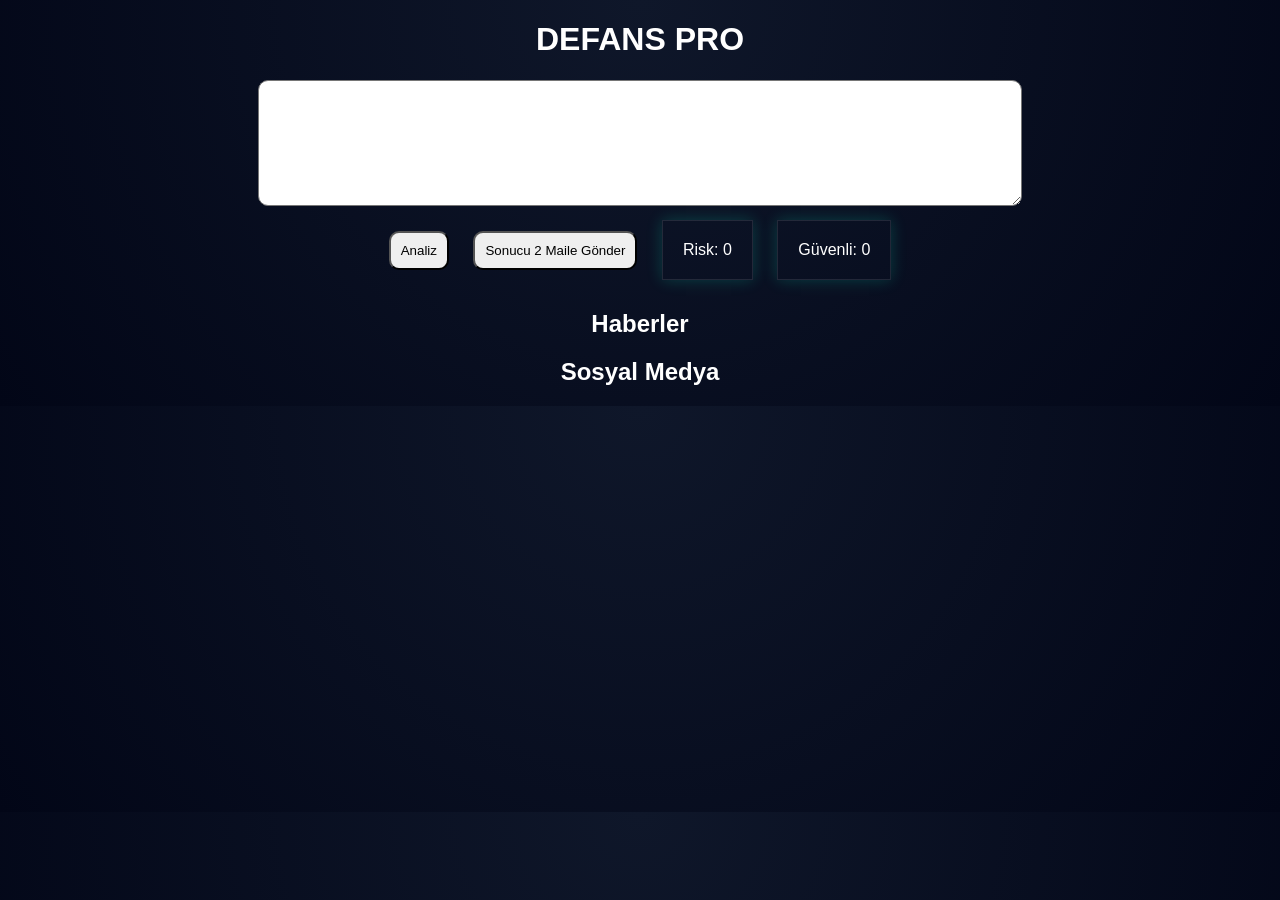
==== static/index.html @ b3430c8b "defans ai full system" ====
<!DOCTYPE html>
<html lang="tr">
<head>
<meta charset="UTF-8">
<title>DEFANS PRO</title>

<style>
body {
  font-family: Arial;
  background: radial-gradient(circle at top, #0f172a, #020617);
  color: white;
  text-align: center;
}

textarea {
  width: 60%;
  height: 120px;
  border-radius: 10px;
}

button {
  margin:10px;
  padding:10px;
  border-radius:10px;
}

.card {
  display:inline-block;
  margin:10px;
  padding:20px;
  border:1px solid rgba(255,255,255,0.1);
  box-shadow:0 0 15px rgba(0,255,200,0.2);
}
</style>

</head>

<body>

<h1>DEFANS PRO</h1>

<textarea id="text"></textarea><br>

<button onclick="analyze()">Analiz</button>
<button onclick="sendMail()">Sonucu 2 Maile Gönder</button>

<div class="card">
Risk: <span id="risk">0</span>
</div>

<div class="card">
Güvenli: <span id="safe">0</span>
</div>

<h2>Haberler</h2>
<div id="news"></div>

<h2>Sosyal Medya</h2>
<div id="social"></div>

<script>
async function analyze(){
  const text = document.getElementById("text").value;

  const res = await fetch("/api/analyze", {
    method:"POST",
    headers:{"Content-Type":"application/json"},
    body: JSON.stringify({text})
  });

  const data = await res.json();
  document.getElementById("risk").innerText = data.risk;
  document.getElementById("safe").innerText = data.safe;
}

async function sendMail(){
  const text = document.getElementById("text").value;

  const res = await fetch("/api/notify", {
    method:"POST",
    headers:{"Content-Type":"application/json"},
    body: JSON.stringify({text})
  });

  const data = await res.json();
  alert(data.status);
}

async function loadNews(){
  const res = await fetch("/api/news");
  const data = await res.json();

  const div = document.getElementById("news");
  div.innerHTML = "";

  data.forEach(n=>{
    div.innerHTML += `<div><a href="${n.url}" target="_blank">${n.title}</a></div>`;
  });
}

async function loadSocial(){
  const res = await fetch("/api/social");
  const data = await res.json();

  const div = document.getElementById("social");
  div.innerHTML = "";

  data.forEach(t=>{
    div.innerHTML += `<div>${t.text}</div>`;
  });
}

loadNews();
loadSocial();
</script>

</body>
</html>
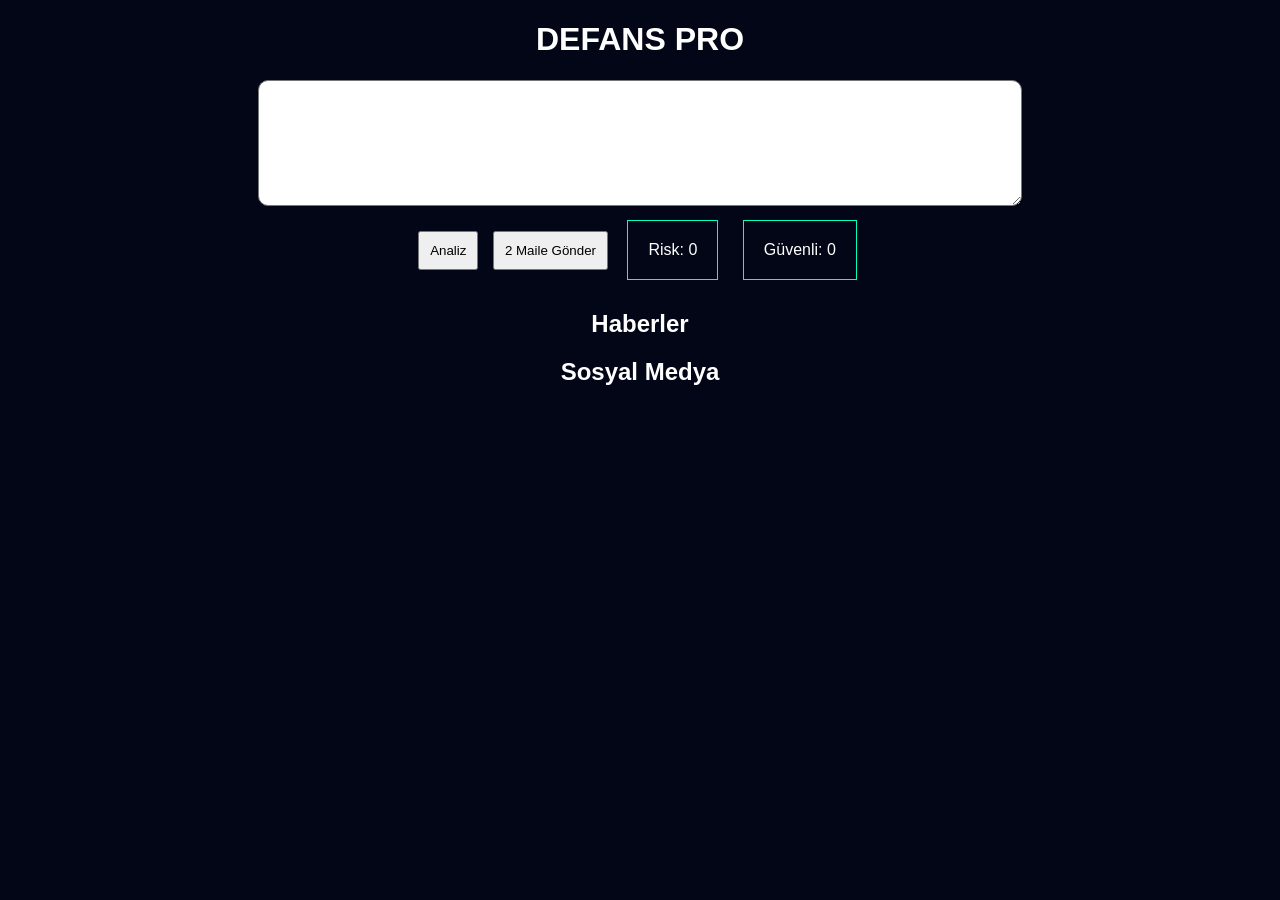
==== commit 959c72a6: "defans ai full system" ====
--- a/static/index.html
+++ b/static/index.html
@@ -1,15 +1,15 @@
 <!DOCTYPE html>
-<html lang="tr">
+<html>
 <head>
 <meta charset="UTF-8">
 <title>DEFANS PRO</title>
 
 <style>
 body {
-  font-family: Arial;
-  background: radial-gradient(circle at top, #0f172a, #020617);
+  background: #020617;
   color: white;
   text-align: center;
+  font-family: Arial;
 }
 
 textarea {
@@ -19,17 +19,15 @@
 }
 
 button {
-  margin:10px;
-  padding:10px;
-  border-radius:10px;
+  padding: 10px;
+  margin: 5px;
 }
 
 .card {
   display:inline-block;
+  padding:20px;
   margin:10px;
-  padding:20px;
-  border:1px solid rgba(255,255,255,0.1);
-  box-shadow:0 0 15px rgba(0,255,200,0.2);
+  border:1px solid #00ffc3;
 }
 </style>
 
@@ -42,15 +40,10 @@
 <textarea id="text"></textarea><br>
 
 <button onclick="analyze()">Analiz</button>
-<button onclick="sendMail()">Sonucu 2 Maile Gönder</button>
+<button onclick="sendMail()">2 Maile Gönder</button>
 
-<div class="card">
-Risk: <span id="risk">0</span>
-</div>
-
-<div class="card">
-Güvenli: <span id="safe">0</span>
-</div>
+<div class="card">Risk: <span id="risk">0</span></div>
+<div class="card">Güvenli: <span id="safe">0</span></div>
 
 <h2>Haberler</h2>
 <div id="news"></div>
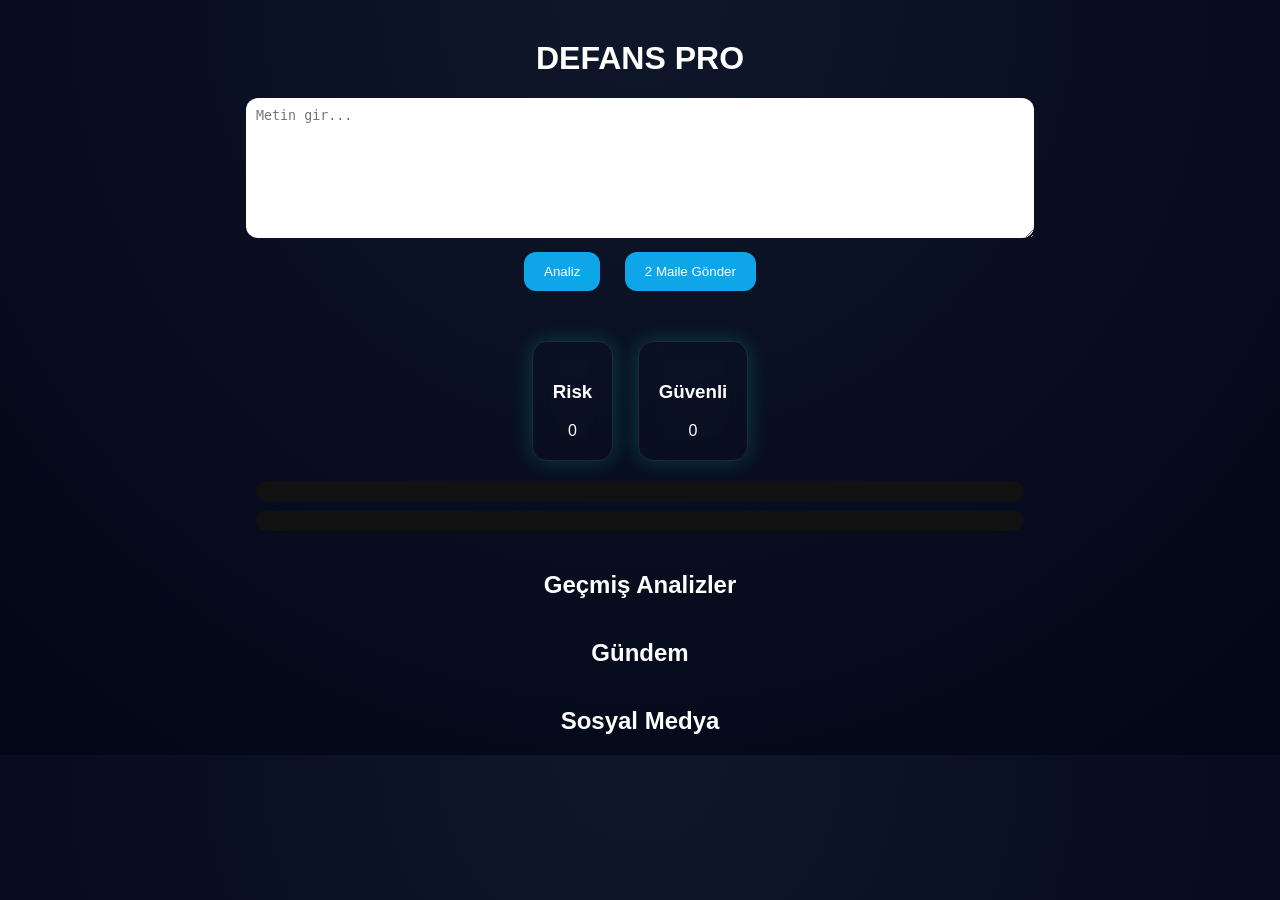
==== commit 02306b26: "defans ai full system" ====
--- a/static/index.html
+++ b/static/index.html
@@ -1,57 +1,138 @@
 <!DOCTYPE html>
-<html>
+<html lang="tr">
 <head>
 <meta charset="UTF-8">
 <title>DEFANS PRO</title>
 
 <style>
 body {
-  background: #020617;
-  color: white;
-  text-align: center;
+  margin:0;
   font-family: Arial;
+  background: radial-gradient(circle at top, #0f172a, #020617);
+  color:white;
+  text-align:center;
+}
+
+.container {
+  margin-top:40px;
 }
 
 textarea {
-  width: 60%;
-  height: 120px;
-  border-radius: 10px;
+  width:60%;
+  height:120px;
+  border-radius:12px;
+  padding:10px;
+  border:none;
 }
 
 button {
-  padding: 10px;
-  margin: 5px;
+  margin:10px;
+  padding:12px 20px;
+  border-radius:12px;
+  border:none;
+  background:#0ea5e9;
+  color:white;
+  cursor:pointer;
+}
+
+.cards {
+  margin-top:30px;
 }
 
 .card {
   display:inline-block;
   padding:20px;
   margin:10px;
-  border:1px solid #00ffc3;
+  border-radius:15px;
+  border:1px solid rgba(255,255,255,0.1);
+  backdrop-filter: blur(10px);
+  box-shadow:0 0 20px rgba(0,255,200,0.2);
+}
+
+.bar-container {
+  width:60%;
+  margin:10px auto;
+  background:#111;
+  border-radius:10px;
+}
+
+.bar {
+  height:20px;
+  width:0%;
+  border-radius:10px;
+  transition:0.5s;
+}
+
+.risk { background:red; }
+.safe { background:green; }
+
+.section {
+  margin-top:40px;
+}
+
+.list-item {
+  margin:5px;
+  padding:10px;
+  border:1px solid rgba(255,255,255,0.1);
+  border-radius:10px;
 }
 </style>
-
 </head>
 
 <body>
 
+<div class="container">
+
 <h1>DEFANS PRO</h1>
 
-<textarea id="text"></textarea><br>
+<textarea id="text" placeholder="Metin gir..."></textarea><br>
 
 <button onclick="analyze()">Analiz</button>
 <button onclick="sendMail()">2 Maile Gönder</button>
 
-<div class="card">Risk: <span id="risk">0</span></div>
-<div class="card">Güvenli: <span id="safe">0</span></div>
-
-<h2>Haberler</h2>
+<div class="cards">
+  <div class="card">
+    <h3>Risk</h3>
+    <span id="riskValue">0</span>
+  </div>
+
+  <div class="card">
+    <h3>Güvenli</h3>
+    <span id="safeValue">0</span>
+  </div>
+</div>
+
+<div class="bar-container">
+  <div id="riskBar" class="bar risk"></div>
+</div>
+
+<div class="bar-container">
+  <div id="safeBar" class="bar safe"></div>
+</div>
+
+</div>
+
+<!-- GEÇMİŞ -->
+<div class="section">
+<h2>Geçmiş Analizler</h2>
+<div id="history"></div>
+</div>
+
+<!-- HABER -->
+<div class="section">
+<h2>Gündem</h2>
 <div id="news"></div>
-
+</div>
+
+<!-- SOSYAL -->
+<div class="section">
 <h2>Sosyal Medya</h2>
 <div id="social"></div>
+</div>
 
 <script>
+
+// 🧠 ANALİZ
 async function analyze(){
   const text = document.getElementById("text").value;
 
@@ -62,10 +143,22 @@
   });
 
   const data = await res.json();
-  document.getElementById("risk").innerText = data.risk;
-  document.getElementById("safe").innerText = data.safe;
-}
-
+
+  document.getElementById("riskValue").innerText = data.risk;
+  document.getElementById("safeValue").innerText = data.safe;
+
+  document.getElementById("riskBar").style.width = data.risk + "%";
+  document.getElementById("safeBar").style.width = data.safe + "%";
+
+  // ⚠️ uyarı
+  if(data.risk > 70){
+    alert("⚠️ Bu içerik yüksek riskli olabilir!");
+  }
+
+  loadHistory();
+}
+
+// 📧 MAIL
 async function sendMail(){
   const text = document.getElementById("text").value;
 
@@ -79,6 +172,20 @@
   alert(data.status);
 }
 
+// 📜 GEÇMİŞ
+async function loadHistory(){
+  const res = await fetch("/api/history");
+  const data = await res.json();
+
+  const div = document.getElementById("history");
+  div.innerHTML = "";
+
+  data.forEach(h=>{
+    div.innerHTML += `<div class="list-item">${h.text} → Risk: ${h.risk}</div>`;
+  });
+}
+
+// 📰 HABER
 async function loadNews(){
   const res = await fetch("/api/news");
   const data = await res.json();
@@ -87,10 +194,13 @@
   div.innerHTML = "";
 
   data.forEach(n=>{
-    div.innerHTML += `<div><a href="${n.url}" target="_blank">${n.title}</a></div>`;
-  });
-}
-
+    div.innerHTML += `<div class="list-item">
+      <a href="${n.url}" target="_blank">${n.title}</a>
+    </div>`;
+  });
+}
+
+// 🐦 SOSYAL
 async function loadSocial(){
   const res = await fetch("/api/social");
   const data = await res.json();
@@ -99,12 +209,15 @@
   div.innerHTML = "";
 
   data.forEach(t=>{
-    div.innerHTML += `<div>${t.text}</div>`;
-  });
-}
-
+    div.innerHTML += `<div class="list-item">${t}</div>`;
+  });
+}
+
+// 🚀 LOAD
+loadHistory();
 loadNews();
 loadSocial();
+
 </script>
 
 </body>
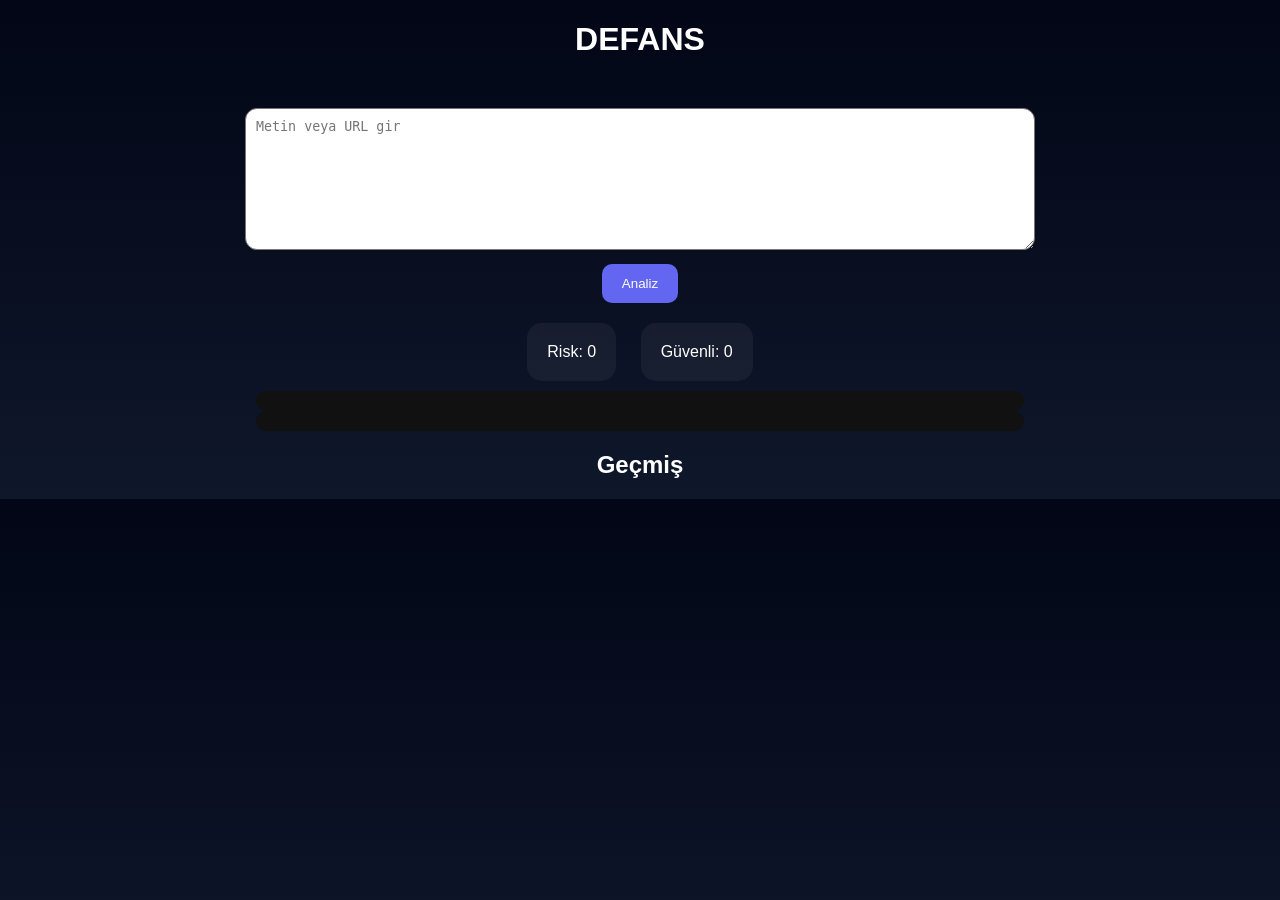
==== commit 5bcf43c6: "defans ai full system" ====
--- a/static/index.html
+++ b/static/index.html
@@ -5,219 +5,124 @@
 <title>DEFANS PRO</title>
 
 <style>
-body {
+body{
   margin:0;
-  font-family: Arial;
-  background: radial-gradient(circle at top, #0f172a, #020617);
+  font-family:Arial;
+  background:linear-gradient(#020617,#0f172a);
   color:white;
   text-align:center;
 }
 
-.container {
-  margin-top:40px;
+.box{
+  margin-top:50px;
 }
 
-textarea {
+textarea{
   width:60%;
   height:120px;
   border-radius:12px;
   padding:10px;
-  border:none;
 }
 
-button {
+button{
+  padding:12px 20px;
+  border:none;
+  border-radius:10px;
+  background:#6366f1;
+  color:white;
   margin:10px;
-  padding:12px 20px;
-  border-radius:12px;
-  border:none;
-  background:#0ea5e9;
-  color:white;
-  cursor:pointer;
 }
 
-.cards {
-  margin-top:30px;
-}
-
-.card {
+.card{
   display:inline-block;
   padding:20px;
   margin:10px;
   border-radius:15px;
-  border:1px solid rgba(255,255,255,0.1);
-  backdrop-filter: blur(10px);
-  box-shadow:0 0 20px rgba(0,255,200,0.2);
+  background:rgba(255,255,255,0.05);
 }
 
-.bar-container {
+.bar{
   width:60%;
-  margin:10px auto;
+  margin:auto;
   background:#111;
   border-radius:10px;
 }
 
-.bar {
+.fill{
   height:20px;
   width:0%;
   border-radius:10px;
-  transition:0.5s;
 }
 
-.risk { background:red; }
-.safe { background:green; }
-
-.section {
-  margin-top:40px;
-}
-
-.list-item {
-  margin:5px;
-  padding:10px;
-  border:1px solid rgba(255,255,255,0.1);
-  border-radius:10px;
-}
+.risk{background:red;}
+.safe{background:green;}
 </style>
 </head>
 
 <body>
 
-<div class="container">
+<h1>DEFANS</h1>
 
-<h1>DEFANS PRO</h1>
+<div class="box">
+<textarea id="text" placeholder="Metin veya URL gir"></textarea><br>
+<button onclick="analyze()">Analiz</button>
 
-<textarea id="text" placeholder="Metin gir..."></textarea><br>
-
-<button onclick="analyze()">Analiz</button>
-<button onclick="sendMail()">2 Maile Gönder</button>
-
-<div class="cards">
-  <div class="card">
-    <h3>Risk</h3>
-    <span id="riskValue">0</span>
-  </div>
-
-  <div class="card">
-    <h3>Güvenli</h3>
-    <span id="safeValue">0</span>
-  </div>
+<div>
+  <div class="card">Risk: <span id="risk">0</span></div>
+  <div class="card">Güvenli: <span id="safe">0</span></div>
 </div>
 
-<div class="bar-container">
-  <div id="riskBar" class="bar risk"></div>
-</div>
-
-<div class="bar-container">
-  <div id="safeBar" class="bar safe"></div>
-</div>
+<div class="bar"><div id="riskBar" class="fill risk"></div></div>
+<div class="bar"><div id="safeBar" class="fill safe"></div></div>
 
 </div>
 
-<!-- GEÇMİŞ -->
-<div class="section">
-<h2>Geçmiş Analizler</h2>
+<h2>Geçmiş</h2>
 <div id="history"></div>
-</div>
-
-<!-- HABER -->
-<div class="section">
-<h2>Gündem</h2>
-<div id="news"></div>
-</div>
-
-<!-- SOSYAL -->
-<div class="section">
-<h2>Sosyal Medya</h2>
-<div id="social"></div>
-</div>
 
 <script>
-
-// 🧠 ANALİZ
 async function analyze(){
   const text = document.getElementById("text").value;
 
-  const res = await fetch("/api/analyze", {
+  const res = await fetch("/api/analyze",{
     method:"POST",
     headers:{"Content-Type":"application/json"},
-    body: JSON.stringify({text})
+    body:JSON.stringify({text})
   });
 
   const data = await res.json();
 
-  document.getElementById("riskValue").innerText = data.risk;
-  document.getElementById("safeValue").innerText = data.safe;
-
-  document.getElementById("riskBar").style.width = data.risk + "%";
-  document.getElementById("safeBar").style.width = data.safe + "%";
-
-  // ⚠️ uyarı
-  if(data.risk > 70){
-    alert("⚠️ Bu içerik yüksek riskli olabilir!");
+  if(data.error){
+    alert(data.error);
+    return;
   }
 
+  document.getElementById("risk").innerText=data.risk;
+  document.getElementById("safe").innerText=data.safe;
+
+  document.getElementById("riskBar").style.width=data.risk+"%";
+  document.getElementById("safeBar").style.width=data.safe+"%";
+
   loadHistory();
+
+  if(data.risk>70){
+    alert("⚠️ Riskli içerik!");
+  }
 }
 
-// 📧 MAIL
-async function sendMail(){
-  const text = document.getElementById("text").value;
-
-  const res = await fetch("/api/notify", {
-    method:"POST",
-    headers:{"Content-Type":"application/json"},
-    body: JSON.stringify({text})
-  });
-
-  const data = await res.json();
-  alert(data.status);
-}
-
-// 📜 GEÇMİŞ
 async function loadHistory(){
   const res = await fetch("/api/history");
   const data = await res.json();
 
-  const div = document.getElementById("history");
-  div.innerHTML = "";
+  let html="";
+  data.forEach(x=>{
+    html+=`<div>${x.text} → ${x.risk}</div>`;
+  });
 
-  data.forEach(h=>{
-    div.innerHTML += `<div class="list-item">${h.text} → Risk: ${h.risk}</div>`;
-  });
+  document.getElementById("history").innerHTML=html;
 }
 
-// 📰 HABER
-async function loadNews(){
-  const res = await fetch("/api/news");
-  const data = await res.json();
-
-  const div = document.getElementById("news");
-  div.innerHTML = "";
-
-  data.forEach(n=>{
-    div.innerHTML += `<div class="list-item">
-      <a href="${n.url}" target="_blank">${n.title}</a>
-    </div>`;
-  });
-}
-
-// 🐦 SOSYAL
-async function loadSocial(){
-  const res = await fetch("/api/social");
-  const data = await res.json();
-
-  const div = document.getElementById("social");
-  div.innerHTML = "";
-
-  data.forEach(t=>{
-    div.innerHTML += `<div class="list-item">${t}</div>`;
-  });
-}
-
-// 🚀 LOAD
 loadHistory();
-loadNews();
-loadSocial();
-
 </script>
 
 </body>
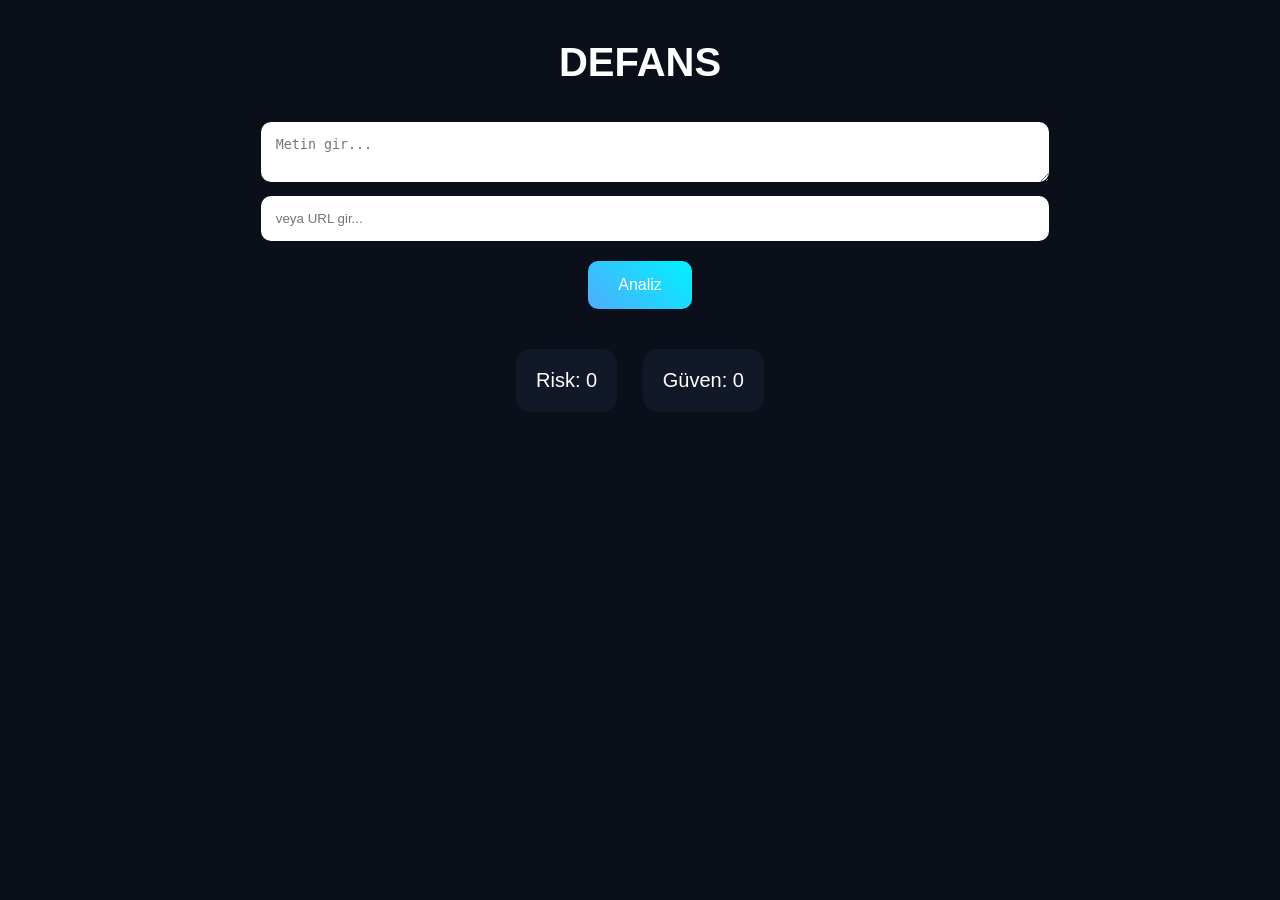
==== commit b87fe224: "defans ai full system" ====
--- a/static/index.html
+++ b/static/index.html
@@ -3,126 +3,90 @@
 <head>
 <meta charset="UTF-8">
 <title>DEFANS PRO</title>
-
 <style>
-body{
-  margin:0;
-  font-family:Arial;
-  background:linear-gradient(#020617,#0f172a);
-  color:white;
-  text-align:center;
+body {
+    background:#0b0f1a;
+    color:white;
+    font-family:sans-serif;
+    text-align:center;
 }
 
-.box{
-  margin-top:50px;
+h1 {
+    font-size:40px;
+    margin-top:40px;
 }
 
-textarea{
-  width:60%;
-  height:120px;
-  border-radius:12px;
-  padding:10px;
+.box {
+    margin:20px auto;
+    width:60%;
 }
 
-button{
-  padding:12px 20px;
-  border:none;
-  border-radius:10px;
-  background:#6366f1;
-  color:white;
-  margin:10px;
+textarea, input {
+    width:100%;
+    padding:15px;
+    border-radius:10px;
+    border:none;
+    margin-top:10px;
 }
 
-.card{
-  display:inline-block;
-  padding:20px;
-  margin:10px;
-  border-radius:15px;
-  background:rgba(255,255,255,0.05);
+button {
+    margin-top:20px;
+    padding:15px 30px;
+    border:none;
+    border-radius:10px;
+    background:linear-gradient(45deg,#4facfe,#00f2fe);
+    color:white;
+    font-size:16px;
+    cursor:pointer;
 }
 
-.bar{
-  width:60%;
-  margin:auto;
-  background:#111;
-  border-radius:10px;
+.result {
+    margin-top:30px;
+    font-size:20px;
 }
 
-.fill{
-  height:20px;
-  width:0%;
-  border-radius:10px;
+.card {
+    display:inline-block;
+    padding:20px;
+    margin:10px;
+    border-radius:15px;
+    background:#111827;
 }
-
-.risk{background:red;}
-.safe{background:green;}
 </style>
 </head>
-
 <body>
 
 <h1>DEFANS</h1>
 
 <div class="box">
-<textarea id="text" placeholder="Metin veya URL gir"></textarea><br>
-<button onclick="analyze()">Analiz</button>
-
-<div>
-  <div class="card">Risk: <span id="risk">0</span></div>
-  <div class="card">Güvenli: <span id="safe">0</span></div>
+    <textarea id="text" placeholder="Metin gir..."></textarea>
+    <input id="url" placeholder="veya URL gir...">
+    <button onclick="analiz()">Analiz</button>
 </div>
 
-<div class="bar"><div id="riskBar" class="fill risk"></div></div>
-<div class="bar"><div id="safeBar" class="fill safe"></div></div>
-
+<div class="result">
+    <div class="card">Risk: <span id="risk">0</span></div>
+    <div class="card">Güven: <span id="guven">0</span></div>
+    <div id="yorum"></div>
 </div>
 
-<h2>Geçmiş</h2>
-<div id="history"></div>
+<script>
+async function analiz() {
+    let text = document.getElementById("text").value;
+    let url = document.getElementById("url").value;
 
-<script>
-async function analyze(){
-  const text = document.getElementById("text").value;
+    let res = await fetch("/api/analyze", {
+        method: "POST",
+        headers: {"Content-Type":"application/json"},
+        body: JSON.stringify({text, url})
+    });
 
-  const res = await fetch("/api/analyze",{
-    method:"POST",
-    headers:{"Content-Type":"application/json"},
-    body:JSON.stringify({text})
-  });
+    let data = await res.json();
 
-  const data = await res.json();
-
-  if(data.error){
-    alert(data.error);
-    return;
-  }
-
-  document.getElementById("risk").innerText=data.risk;
-  document.getElementById("safe").innerText=data.safe;
-
-  document.getElementById("riskBar").style.width=data.risk+"%";
-  document.getElementById("safeBar").style.width=data.safe+"%";
-
-  loadHistory();
-
-  if(data.risk>70){
-    alert("⚠️ Riskli içerik!");
-  }
+    document.getElementById("risk").innerText = data.risk || 0;
+    document.getElementById("guven").innerText = data.guven || 0;
+    document.getElementById("yorum").innerText = data.yorum || "";
 }
-
-async function loadHistory(){
-  const res = await fetch("/api/history");
-  const data = await res.json();
-
-  let html="";
-  data.forEach(x=>{
-    html+=`<div>${x.text} → ${x.risk}</div>`;
-  });
-
-  document.getElementById("history").innerHTML=html;
-}
-
-loadHistory();
 </script>
 
 </body>
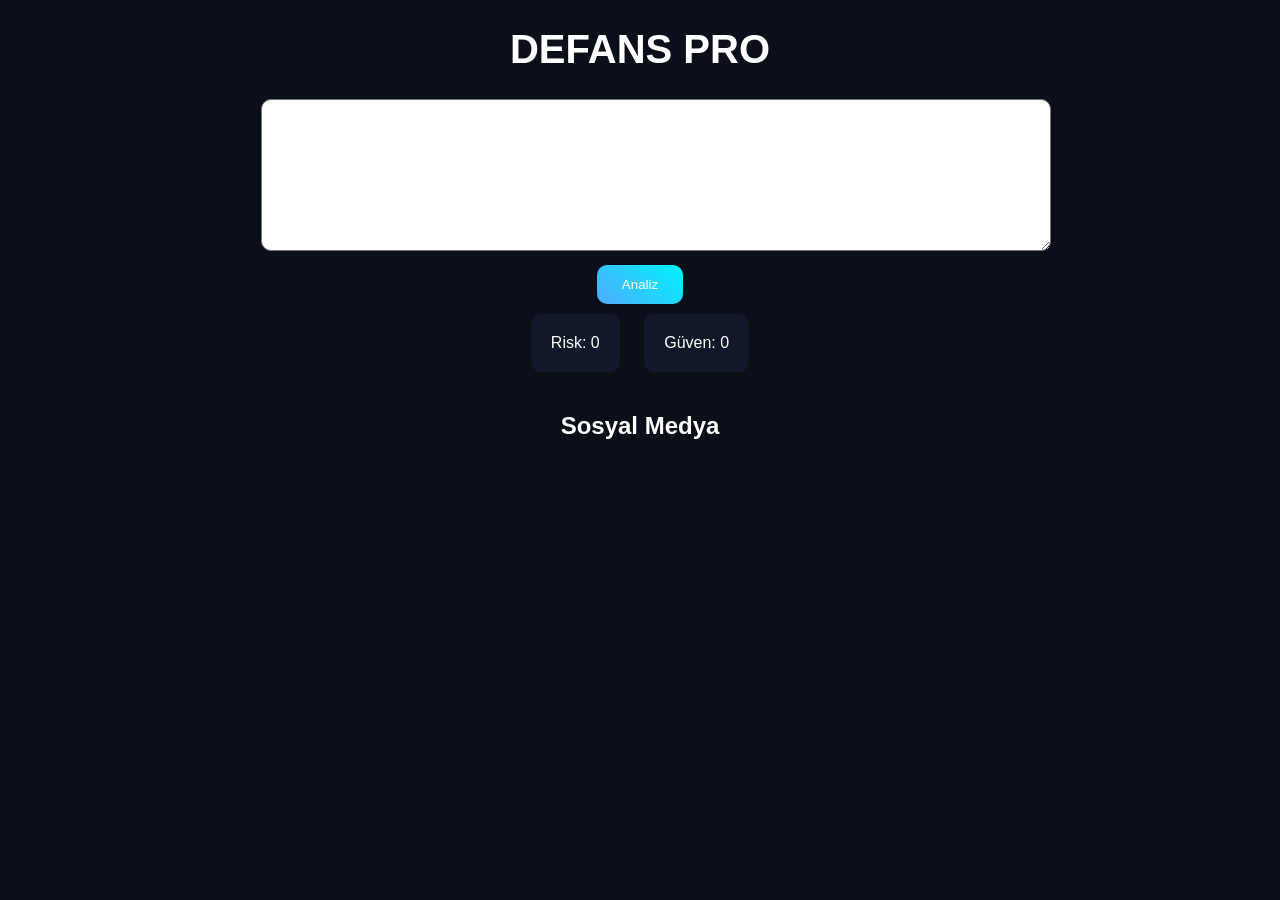
==== commit d42fadd8: "defans ai full system" ====
--- a/static/index.html
+++ b/static/index.html
@@ -1,5 +1,5 @@
 <!DOCTYPE html>
-<html lang="tr">
+<html>
 <head>
 <meta charset="UTF-8">
 <title>DEFANS PRO</title>
@@ -13,80 +13,91 @@
 
 h1 {
     font-size:40px;
-    margin-top:40px;
 }
 
 .box {
-    margin:20px auto;
     width:60%;
+    margin:auto;
 }
 
-textarea, input {
+textarea {
     width:100%;
+    height:120px;
+    border-radius:10px;
     padding:15px;
-    border-radius:10px;
-    border:none;
-    margin-top:10px;
 }
 
 button {
-    margin-top:20px;
-    padding:15px 30px;
+    margin-top:10px;
+    padding:12px 25px;
     border:none;
     border-radius:10px;
     background:linear-gradient(45deg,#4facfe,#00f2fe);
     color:white;
-    font-size:16px;
-    cursor:pointer;
-}
-
-.result {
-    margin-top:30px;
-    font-size:20px;
 }
 
 .card {
     display:inline-block;
     padding:20px;
+    background:#111827;
     margin:10px;
-    border-radius:15px;
-    background:#111827;
+    border-radius:10px;
+}
+
+.social {
+    margin-top:30px;
 }
 </style>
 </head>
 <body>
 
-<h1>DEFANS</h1>
+<h1>DEFANS PRO</h1>
 
 <div class="box">
-    <textarea id="text" placeholder="Metin gir..."></textarea>
-    <input id="url" placeholder="veya URL gir...">
-    <button onclick="analiz()">Analiz</button>
+<textarea id="text"></textarea>
+<br>
+<button onclick="analiz()">Analiz</button>
 </div>
 
-<div class="result">
-    <div class="card">Risk: <span id="risk">0</span></div>
-    <div class="card">Güven: <span id="guven">0</span></div>
-    <div id="yorum"></div>
+<div>
+<div class="card">Risk: <span id="risk">0</span></div>
+<div class="card">Güven: <span id="guven">0</span></div>
+</div>
+
+<div class="social">
+<h2>Sosyal Medya</h2>
+<div id="social"></div>
 </div>
 
 <script>
-async function analiz() {
+async function analiz(){
     let text = document.getElementById("text").value;
-    let url = document.getElementById("url").value;
 
-    let res = await fetch("/api/analyze", {
-        method: "POST",
-        headers: {"Content-Type":"application/json"},
-        body: JSON.stringify({text, url})
+    let res = await fetch("/api/analyze",{
+        method:"POST",
+        headers:{"Content-Type":"application/json"},
+        body:JSON.stringify({text})
     });
 
     let data = await res.json();
 
-    document.getElementById("risk").innerText = data.risk || 0;
-    document.getElementById("guven").innerText = data.guven || 0;
-    document.getElementById("yorum").innerText = data.yorum || "";
+    document.getElementById("risk").innerText = data.risk;
+    document.getElementById("guven").innerText = data.guven;
 }
+
+async function loadSocial(){
+    let res = await fetch("/api/social");
+    let data = await res.json();
+
+    let html = "";
+    data.forEach(item=>{
+        html += `<div class="card">${item.text}<br>Risk: ${item.risk}</div>`;
+    });
+
+    document.getElementById("social").innerHTML = html;
+}
+
+loadSocial();
 </script>
 
 </body>
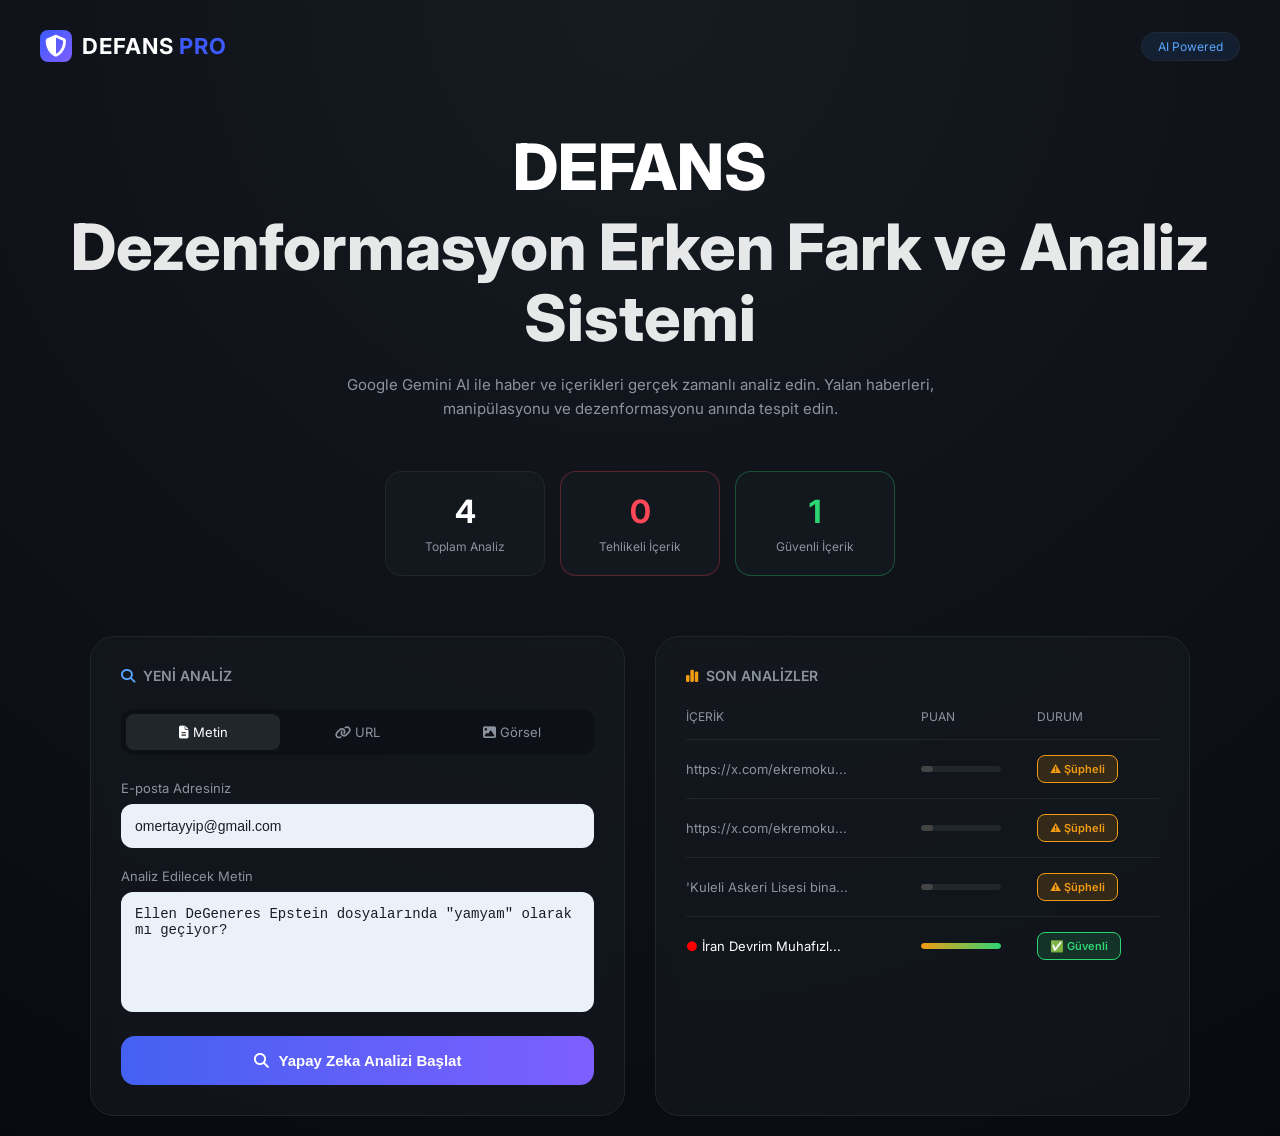
==== commit b6e08cf2: "defans ai full system" ====
--- a/static/index.html
+++ b/static/index.html
@@ -1,104 +1,337 @@
 <!DOCTYPE html>
-<html>
+<html lang="tr">
 <head>
-<meta charset="UTF-8">
-<title>DEFANS PRO</title>
-<style>
-body {
-    background:#0b0f1a;
-    color:white;
-    font-family:sans-serif;
-    text-align:center;
-}
-
-h1 {
-    font-size:40px;
-}
-
-.box {
-    width:60%;
-    margin:auto;
-}
-
-textarea {
-    width:100%;
-    height:120px;
-    border-radius:10px;
-    padding:15px;
-}
-
-button {
-    margin-top:10px;
-    padding:12px 25px;
-    border:none;
-    border-radius:10px;
-    background:linear-gradient(45deg,#4facfe,#00f2fe);
-    color:white;
-}
-
-.card {
-    display:inline-block;
-    padding:20px;
-    background:#111827;
-    margin:10px;
-    border-radius:10px;
-}
-
-.social {
-    margin-top:30px;
-}
-</style>
+    <meta charset="UTF-8">
+    <meta name="viewport" content="width=device-width, initial-scale=1.0">
+    <title>DEFANS PRO | Dezenformasyon Analiz Sistemi</title>
+    <!-- Google Fonts ve FontAwesome Ikonları -->
+    <link href="https://fonts.googleapis.com/css2?family=Inter:wght@300;400;600;700&display=swap" rel="stylesheet">
+    <link rel="stylesheet" href="https://cdnjs.cloudflare.com/ajax/libs/font-awesome/6.4.0/css/all.min.css">
+    
+    <style>
+        :root {
+            --bg-dark: #080a0f;
+            --card-bg: rgba(22, 27, 34, 0.6);
+            --border-color: #21262d;
+            --accent-purple: #7d5fff;
+            --accent-blue: #3d5afe;
+            --text-gray: #8b949e;
+            --danger: #ff4757;
+            --warning: #f39c12;
+            --success: #2ed573;
+        }
+
+        * {
+            box-sizing: border-box;
+            margin: 0;
+            padding: 0;
+        }
+
+        body {
+            background-color: var(--bg-dark);
+            background-image: radial-gradient(circle at top, #161b22 0%, #080a0f 100%);
+            color: #ffffff;
+            font-family: 'Inter', sans-serif;
+            min-height: 100vh;
+            padding: 20px;
+        }
+
+        /* Header / Navbar */
+        header {
+            max-width: 1200px;
+            margin: 0 auto 60px;
+            display: flex;
+            justify-content: space-between;
+            align-items: center;
+            padding: 10px 0;
+        }
+
+        .logo {
+            display: flex;
+            align-items: center;
+            gap: 10px;
+            font-size: 22px;
+            font-weight: 700;
+            letter-spacing: 1px;
+        }
+
+        .logo-box {
+            background: linear-gradient(135deg, var(--accent-blue), var(--accent-purple));
+            width: 32px;
+            height: 32px;
+            border-radius: 8px;
+            display: flex;
+            align-items: center;
+            justify-content: center;
+        }
+
+        .ai-badge {
+            font-size: 12px;
+            border: 1px solid #1f2937;
+            padding: 6px 16px;
+            border-radius: 20px;
+            color: #58a6ff;
+            background: rgba(56, 139, 253, 0.1);
+        }
+
+        /* Hero Section */
+        .hero {
+            text-align: center;
+            margin-bottom: 50px;
+        }
+
+        .hero h1 {
+            font-size: 64px;
+            font-weight: 800;
+            margin-bottom: 10px;
+            line-height: 1.1;
+        }
+
+        .hero p {
+            color: var(--text-gray);
+            max-width: 600px;
+            margin: 20px auto;
+            line-height: 1.6;
+            font-size: 15px;
+        }
+
+        /* Stats Row */
+        .stats-row {
+            display: flex;
+            justify-content: center;
+            gap: 15px;
+            margin-bottom: 60px;
+        }
+
+        .stat-box {
+            background: var(--card-bg);
+            border: 1px solid var(--border-color);
+            padding: 20px;
+            border-radius: 16px;
+            min-width: 160px;
+            text-align: center;
+        }
+
+        .stat-box h2 { font-size: 32px; margin-bottom: 4px; }
+        .stat-box span { font-size: 12px; color: var(--text-gray); }
+
+        /* Main Content Grid */
+        .grid-container {
+            display: grid;
+            grid-template-columns: 1fr 1fr;
+            gap: 30px;
+            max-width: 1100px;
+            margin: 0 auto;
+        }
+
+        .card {
+            background: var(--card-bg);
+            border: 1px solid var(--border-color);
+            border-radius: 24px;
+            padding: 30px;
+            backdrop-filter: blur(10px);
+        }
+
+        .card-title {
+            font-size: 14px;
+            font-weight: 600;
+            color: var(--text-gray);
+            margin-bottom: 25px;
+            display: flex;
+            align-items: center;
+            gap: 8px;
+        }
+
+        /* Tabs */
+        .tabs {
+            background: #0d1117;
+            padding: 5px;
+            border-radius: 12px;
+            display: flex;
+            margin-bottom: 25px;
+        }
+
+        .tab {
+            flex: 1;
+            padding: 10px;
+            text-align: center;
+            font-size: 13px;
+            cursor: pointer;
+            border-radius: 8px;
+            color: var(--text-gray);
+        }
+
+        .tab.active {
+            background: #21262d;
+            color: #fff;
+        }
+
+        /* Form */
+        .form-group { margin-bottom: 20px; }
+        label { display: block; font-size: 13px; color: var(--text-gray); margin-bottom: 8px; }
+        
+        input, textarea {
+            width: 100%;
+            background: #ebf1f9; /* Görseldeki açık renk input */
+            border: none;
+            border-radius: 12px;
+            padding: 14px;
+            font-size: 14px;
+            color: #1a1d23;
+            outline: none;
+        }
+
+        textarea { height: 120px; resize: none; }
+
+        .btn-main {
+            width: 100%;
+            padding: 16px;
+            border: none;
+            border-radius: 14px;
+            background: linear-gradient(90deg, #4461f2, #7d5fff);
+            color: white;
+            font-weight: 600;
+            cursor: pointer;
+            display: flex;
+            align-items: center;
+            justify-content: center;
+            gap: 10px;
+            font-size: 15px;
+            transition: transform 0.2s;
+        }
+
+        .btn-main:hover { transform: translateY(-2px); opacity: 0.9; }
+
+        /* Table Styles */
+        table { width: 100%; border-collapse: collapse; }
+        th { text-align: left; font-size: 12px; color: var(--text-gray); padding-bottom: 15px; font-weight: 400; }
+        td { padding: 15px 0; border-top: 1px solid var(--border-color); font-size: 13px; }
+
+        .progress-container {
+            width: 80px;
+            height: 6px;
+            background: #21262d;
+            border-radius: 10px;
+            overflow: hidden;
+        }
+
+        .progress-bar { height: 100%; border-radius: 10px; }
+
+        .status-pill {
+            padding: 6px 12px;
+            border-radius: 8px;
+            font-size: 11px;
+            font-weight: 600;
+            display: inline-flex;
+            align-items: center;
+            gap: 5px;
+        }
+
+        .pill-warning { background: rgba(243, 156, 18, 0.15); color: var(--warning); border: 1px solid var(--warning); }
+        .pill-success { background: rgba(46, 213, 115, 0.15); color: var(--success); border: 1px solid var(--success); }
+
+        /* Mobile Responsive */
+        @media (max-width: 768px) {
+            .grid-container { grid-template-columns: 1fr; }
+            .hero h1 { font-size: 32px; }
+            .stats-row { flex-wrap: wrap; }
+        }
+    </style>
 </head>
 <body>
 
-<h1>DEFANS PRO</h1>
-
-<div class="box">
-<textarea id="text"></textarea>
-<br>
-<button onclick="analiz()">Analiz</button>
-</div>
-
-<div>
-<div class="card">Risk: <span id="risk">0</span></div>
-<div class="card">Güven: <span id="guven">0</span></div>
-</div>
-
-<div class="social">
-<h2>Sosyal Medya</h2>
-<div id="social"></div>
-</div>
-
-<script>
-async function analiz(){
-    let text = document.getElementById("text").value;
-
-    let res = await fetch("/api/analyze",{
-        method:"POST",
-        headers:{"Content-Type":"application/json"},
-        body:JSON.stringify({text})
-    });
-
-    let data = await res.json();
-
-    document.getElementById("risk").innerText = data.risk;
-    document.getElementById("guven").innerText = data.guven;
-}
-
-async function loadSocial(){
-    let res = await fetch("/api/social");
-    let data = await res.json();
-
-    let html = "";
-    data.forEach(item=>{
-        html += `<div class="card">${item.text}<br>Risk: ${item.risk}</div>`;
-    });
-
-    document.getElementById("social").innerHTML = html;
-}
-
-loadSocial();
-</script>
+    <header>
+        <div class="logo">
+            <div class="logo-box"><i class="fa-solid fa-shield-halved"></i></div>
+            DEFANS <span style="color:var(--accent-blue); margin-left:-5px;">PRO</span>
+        </div>
+        <div class="ai-badge">AI Powered</div>
+    </header>
+
+    <section class="hero">
+        <h1>DEFANS</h1>
+        <h1 style="color: #fff; opacity: 0.9;">Dezenformasyon Erken Fark ve Analiz Sistemi</h1>
+        <p>Google Gemini AI ile haber ve içerikleri gerçek zamanlı analiz edin. Yalan haberleri, manipülasyonu ve dezenformasyonu anında tespit edin.</p>
+    </section>
+
+    <div class="stats-row">
+        <div class="stat-box">
+            <h2>4</h2>
+            <span>Toplam Analiz</span>
+        </div>
+        <div class="stat-box" style="border-color: rgba(255, 71, 87, 0.3);">
+            <h2 style="color: var(--danger);">0</h2>
+            <span>Tehlikeli İçerik</span>
+        </div>
+        <div class="stat-box" style="border-color: rgba(46, 213, 115, 0.3);">
+            <h2 style="color: var(--success);">1</h2>
+            <span>Güvenli İçerik</span>
+        </div>
+    </div>
+
+    <div class="grid-container">
+        <!-- Sol Panel: Yeni Analiz -->
+        <div class="card">
+            <div class="card-title"><i class="fa-solid fa-magnifying-glass" style="color:#58a6ff;"></i> YENİ ANALİZ</div>
+            
+            <div class="tabs">
+                <div class="tab active"><i class="fa-solid fa-file-lines"></i> Metin</div>
+                <div class="tab"><i class="fa-solid fa-link"></i> URL</div>
+                <div class="tab"><i class="fa-solid fa-image"></i> Görsel</div>
+            </div>
+
+            <div class="form-group">
+                <label>E-posta Adresiniz</label>
+                <input type="email" value="omertayyip@gmail.com">
+            </div>
+
+            <div class="form-group">
+                <label>Analiz Edilecek Metin</label>
+                <textarea>Ellen DeGeneres Epstein dosyalarında "yamyam" olarak mı geçiyor?</textarea>
+            </div>
+
+            <button class="btn-main">
+                <i class="fa-solid fa-magnifying-glass"></i> Yapay Zeka Analizi Başlat
+            </button>
+        </div>
+
+        <!-- Sağ Panel: Son Analizler -->
+        <div class="card">
+            <div class="card-title"><i class="fa-solid fa-chart-simple" style="color:#f39c12;"></i> SON ANALİZLER</div>
+            
+            <table>
+                <thead>
+                    <tr>
+                        <th>İÇERİK</th>
+                        <th>PUAN</th>
+                        <th>DURUM</th>
+                    </tr>
+                </thead>
+                <tbody>
+                    <tr>
+                        <td style="color: var(--text-gray);">https://x.com/ekremoku...</td>
+                        <td><div class="progress-container"><div class="progress-bar" style="width: 15%; background: #444;"></div></div></td>
+                        <td><span class="status-pill pill-warning">⚠️ Şüpheli</span></td>
+                    </tr>
+                    <tr>
+                        <td style="color: var(--text-gray);">https://x.com/ekremoku...</td>
+                        <td><div class="progress-container"><div class="progress-bar" style="width: 15%; background: #444;"></div></div></td>
+                        <td><span class="status-pill pill-warning">⚠️ Şüpheli</span></td>
+                    </tr>
+                    <tr>
+                        <td style="color: var(--text-gray);">'Kuleli Askeri Lisesi bina...</td>
+                        <td><div class="progress-container"><div class="progress-bar" style="width: 15%; background: #444;"></div></div></td>
+                        <td><span class="status-pill pill-warning">⚠️ Şüpheli</span></td>
+                    </tr>
+                    <tr>
+                        <td><span style="color:red;">●</span> İran Devrim Muhafızl...</td>
+                        <td><div class="progress-container"><div class="progress-bar" style="width: 100%; background: linear-gradient(90deg, #f39c12, #2ed573);"></div></div></td>
+                        <td><span class="status-pill pill-success">✅ Güvenli</span></td>
+                    </tr>
+                </tbody>
+            </table>
+        </div>
+    </div>
 
 </body>
 </html>
